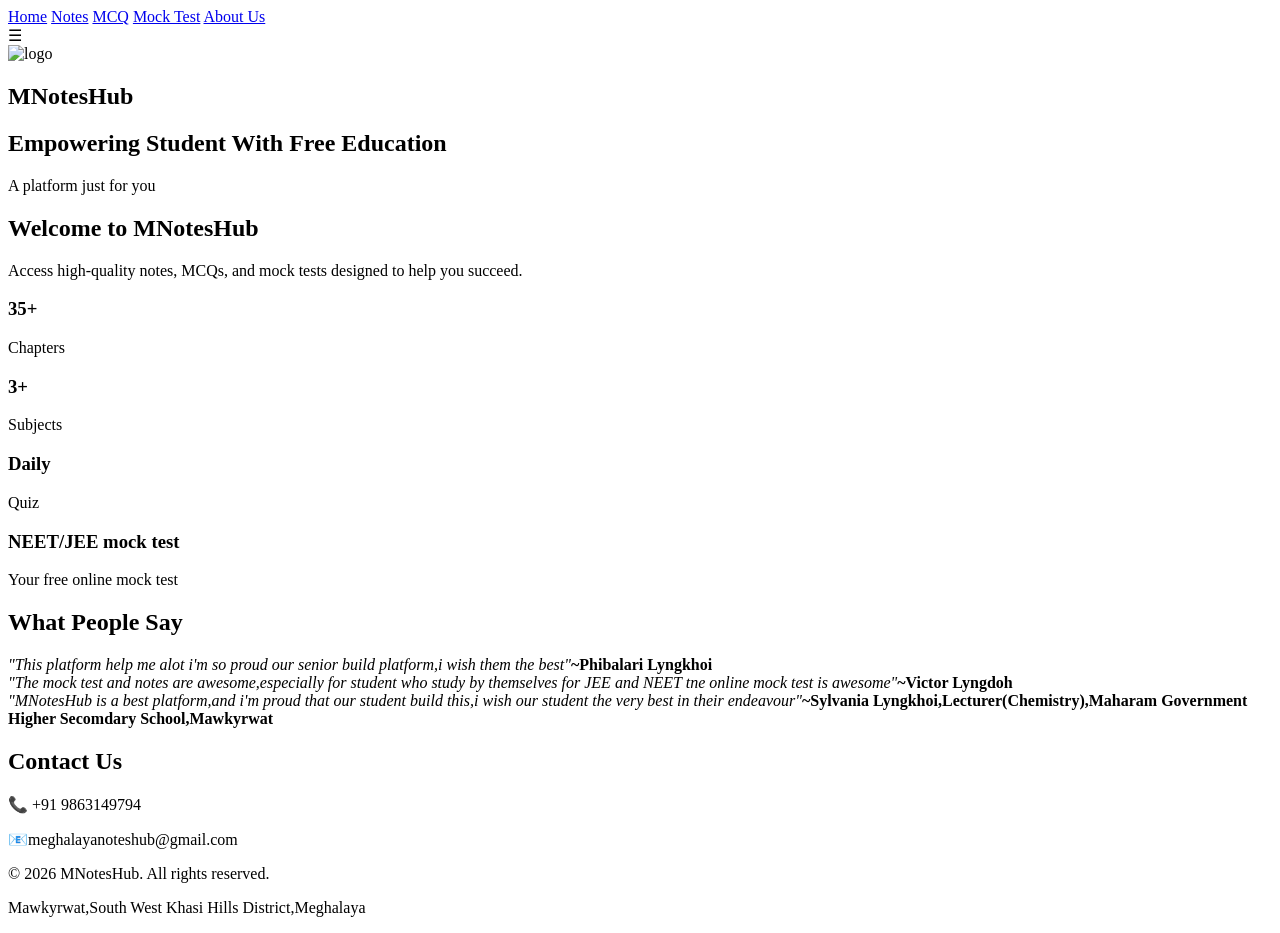
==== index.html @ bd03ecf1 "Add files via upload" ====
<meta name='viewport' content='width=device-width, initial-scale=1'/><!DOCTYPE html>
<html lang="en">
<head>
<meta charset="UTF-8">
<meta name="viewport" content="width=device-width, initial-scale=1.0">
<title>MNotesHub</title>

<link rel="stylesheet" href="style.css">
</head>

<body>

<!-- Sidebar -->
<div id="sidebar" class="sidebar">
    <a href="index.html">Home</a>
    <a href="notes.html">Notes</a>
    <a href="mcq.html">MCQ</a>
    <a href="mock.html">Mock Test</a>
    <a href="about.html">About Us</a>
</div>

<!-- Navbar -->
<div class="navbar">
    <div class="hamburger" onclick="toggleMenu()">☰</div>

    <div class="logo">
        <img src="logo.png" alt="logo">
        <h2>MNotesHub</h2>
    </div>
</div>

<!-- Hero -->
<section class="hero">
    <h1>Empowering Student With Free Education</h1>
    <p>A platform just for you </p>
</section>

<!-- Welcome -->
<section class="section">
    <h2>Welcome to MNotesHub</h2>
    <p>Access high-quality notes, MCQs, and mock tests designed to help you succeed.</p>
</section>

<!-- Features -->
<section class="section box-container">
    <div class="box">
        <h3>35+</h3>
        <p>Chapters</p>
    </div>
    <div class="box">
        <h3>3+</h3>
        <p>Subjects</p>
    </div>
    <div class="box">
        <h3>Daily</h3>
        <p>Quiz</p>
    </div>
    <div class="box">
        <h3>NEET/JEE mock test</h3>
        <p>Your free online mock test</p>
    </div>
</section>

<!-- Testimonials -->
<section class="section">
    <h2>What People Say</h2>
    <div class="testimonials">
        <div class="box"><i>"This platform help me alot i'm so proud our senior build platform,i wish them the best"</i><b>~Phibalari Lyngkhoi</b></div>
        <div class="box"><i>"The mock test and notes are awesome,especially for student who study by themselves for JEE and NEET tne online mock test is awesome"</i><b>~Victor Lyngdoh</b></div>    
        <div class="box"><i>"MNotesHub is a best platform,and i'm proud that our student build this,i wish our student the very best in their endeavour"</i><b>~Sylvania Lyngkhoi,Lecturer(Chemistry),Maharam Government Higher Secomdary School,Mawkyrwat</b></div>
    </div>
</section>

<!-- Contact -->
<section class="section">
    <h2>Contact Us</h2>
    <p>📞 +91 9863149794</p>
    <p>📧meghalayanoteshub@gmail.com</p>
</section>

<!-- Footer -->
<footer class="footer">
    <p>© 2026 MNotesHub. All rights reserved.</p>
    <p>Mawkyrwat,South West Khasi Hills District,Meghalaya</p>
</footer>

<script>
function toggleMenu() {
    let sidebar = document.getElementById("sidebar");
    sidebar.style.left = (sidebar.style.left === "0px") ? "-260px" : "0px";
}
</script>

</body>
</html>
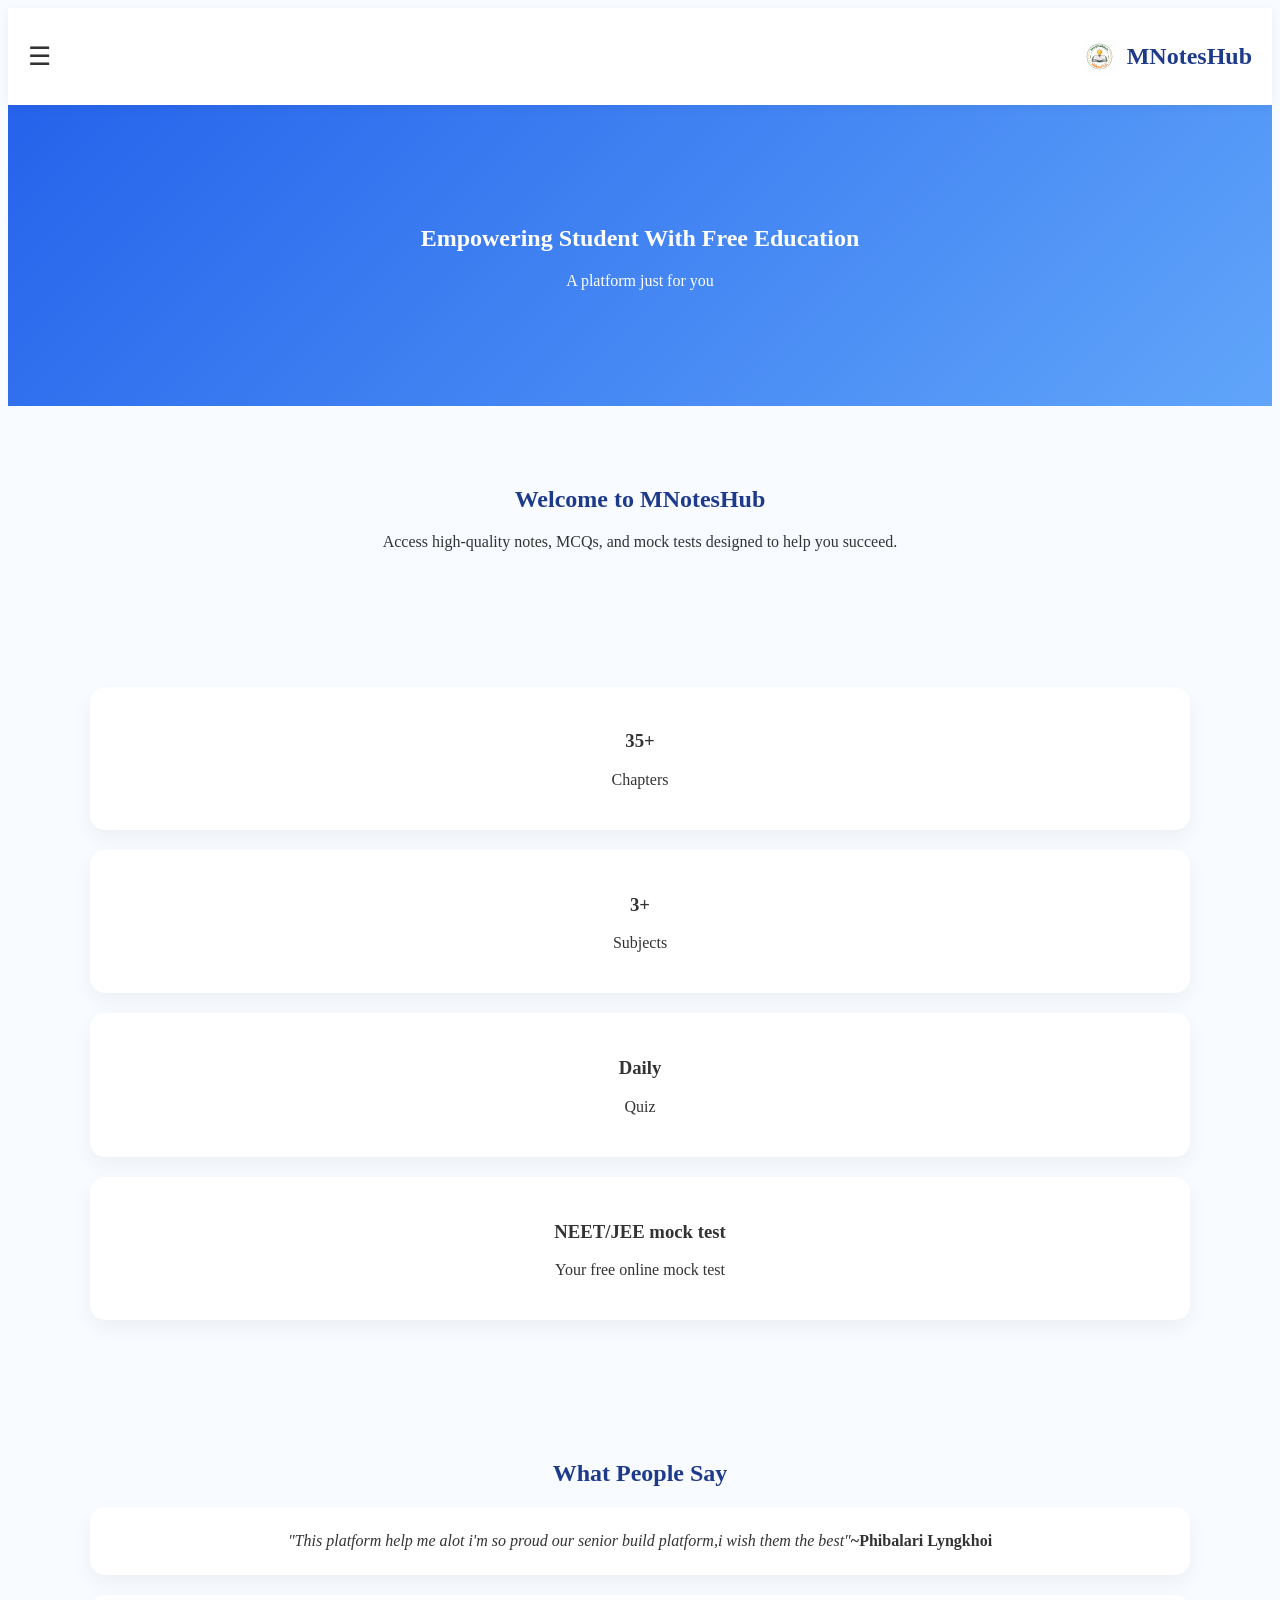
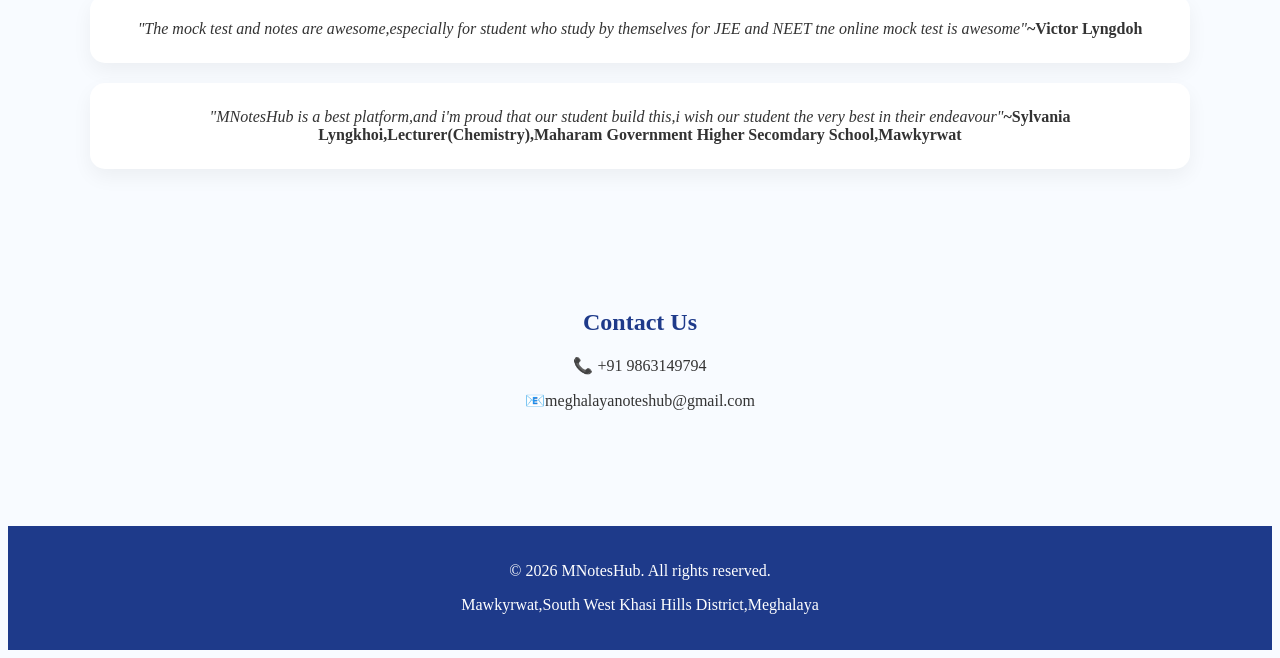
==== commit e0b50408: "Update sidebar links in index.html" ====
--- a/index.html
+++ b/index.html
@@ -13,10 +13,10 @@
 <!-- Sidebar -->
 <div id="sidebar" class="sidebar">
     <a href="index.html">Home</a>
-    <a href="notes.html">Notes</a>
-    <a href="mcq.html">MCQ</a>
-    <a href="mock.html">Mock Test</a>
+    <a href="notes.html">Learning</a>
     <a href="about.html">About Us</a>
+    <a href="#">Contact Us</a>
+    <a href="pricay.html">Privacy Policy</a>
 </div>
 
 <!-- Navbar -->
--- a/style.css
+++ b/style.css
@@ -0,0 +1,321 @@
+<meta name='viewport' content='width=device-width, initial-scale=1'/><style>/* RESET */
+* {
+    margin: 0;
+    padding: 0;
+    box-sizing: border-box;
+    font-family: "Segoe UI", sans-serif;
+}
+
+body {
+    background: #f8fbff;
+    color: #333;
+    transition: 0.3s;
+}
+
+/* NAVBAR */
+.navbar {
+    display: flex;
+    justify-content: space-between;
+    align-items: center;
+    padding: 15px 20px;
+    background: white;
+    box-shadow: 0 2px 10px rgba(0,0,0,0.05);
+    position: sticky;
+    top: 0;
+    z-index: 1000;
+    backdrop-filter: blur(10px);
+}
+
+.logo {
+    display: flex;
+    align-items: center;
+    gap: 10px;
+}
+
+.logo img {
+    height: 35px;
+}
+
+.logo h2 {
+    color: #1e3a8a;
+}
+
+.hamburger {
+    font-size: 26px;
+    cursor: pointer;
+}
+
+.nav-right button {
+    border: none;
+    background: #e2e8f0;
+    padding: 8px 12px;
+    border-radius: 8px;
+    cursor: pointer;
+}
+
+/* SIDEBAR */
+.sidebar {
+    position: fixed;
+    left: -260px;
+    top: 0;
+    width: 260px;
+    height: 100%;
+    background: #1e3a8a;
+    padding-top: 70px;
+    transition: 0.3s;
+}
+
+.sidebar a {
+    display: block;
+    padding: 15px 25px;
+    color: white;
+    text-decoration: none;
+}
+
+.sidebar a:hover {
+    background: #2563eb;
+}
+
+/* HERO */
+.hero {
+    text-align: center;
+    padding: 100px 20px;
+    background: linear-gradient(135deg, #2563eb, #60a5fa);
+    color: white;
+}
+
+/* SECTION */
+.section {
+    padding: 60px 20px;
+    text-align: center;
+    max-width: 1100px;
+    margin: auto;
+}
+
+.section h2 {
+    margin-bottom: 20px;
+    color: #1e3a8a;
+}
+
+/* GRID */
+.box-container,
+.subjects,
+.features,
+.testimonials {
+    display: grid;
+    gap: 20px;
+}
+
+.subjects {
+    grid-template-columns: repeat(auto-fit, minmax(250px, 1fr));
+}
+
+/* CARDS */
+.box,
+.card {
+    background: white;
+    padding: 25px;
+    border-radius: 15px;
+    box-shadow: 0 8px 20px rgba(0,0,0,0.05);
+    transition: 0.3s;
+}
+
+.card {
+    color: white;
+}
+
+.box:hover,
+.card:hover {
+    transform: translateY(-6px) scale(1.02);
+}
+
+/* SUBJECT COLORS */
+.physics { background: linear-gradient(135deg, #3b82f6, #60a5fa); }
+.chemistry { background: linear-gradient(135deg, #10b981, #34d399); }
+.biology { background: linear-gradient(135deg, #ef4444, #f87171); }
+
+/* MOCK COLORS */
+.jee { background: linear-gradient(135deg, #6366f1, #818cf8); }
+.neet { background: linear-gradient(135deg, #f59e0b, #fbbf24); }
+
+/* HEADER (Notes/MCQ pages) */
+.header {
+    text-align: center;
+    padding: 50px 20px;
+}
+
+.header h1 {
+    color: #1e3a8a;
+}
+
+/* ========================= */
+/* MCQ + MOCK TEST SECTION */
+/* ========================= */
+
+.unit {
+    background: white;
+    margin: 20px auto;
+    max-width: 800px;
+    border-radius: 12px;
+    box-shadow: 0 5px 15px rgba(0,0,0,0.08);
+    overflow: hidden;
+}
+
+.unit-header {
+    padding: 15px;
+    background: linear-gradient(135deg,#007BFF,#0056b3);
+    color: white;
+    font-weight: bold;
+    cursor: pointer;
+}
+
+.unit-content {
+    display: none;
+    padding: 15px;
+}
+
+/* QUESTION */
+.question {
+    margin-bottom: 15px;
+    padding: 12px;
+    background: #f8fbff;
+    border-radius: 8px;
+}
+
+.options label {
+    display: block;
+    margin: 5px 0;
+    cursor: pointer;
+}
+
+/* BUTTON */
+button {
+    padding: 8px 15px;
+    border: none;
+    background: #2563eb;
+    color: white;
+    border-radius: 6px;
+    cursor: pointer;
+}
+
+button:hover {
+    background: #1d4ed8;
+}
+
+.score {
+    margin-top: 10px;
+    font-weight: bold;
+}
+
+/* SEARCH */
+.search-box {
+    text-align: center;
+    margin: 20px;
+}
+
+.search-box input {
+    width: 100%;
+    max-width: 400px;
+    padding: 10px 15px;
+    border-radius: 20px;
+    border: 1px solid #ccc;
+    outline: none;
+}
+
+.search-box input:focus {
+    border-color: #2563eb;
+}
+
+/* ========================= */
+/* NOTES PAGE STRUCTURE */
+/* ========================= */
+
+.chapter {
+    max-width: 800px;
+    margin: 20px auto;
+    background: white;
+    padding: 20px;
+    border-radius: 12px;
+    box-shadow: 0 5px 15px rgba(0,0,0,0.05);
+}
+
+.chapter h3 {
+    color: #1e3a8a;
+}
+
+.subtopic {
+    margin-top: 10px;
+    padding-left: 10px;
+    border-left: 3px solid #2563eb;
+}
+
+.content {
+    margin-top: 5px;
+    color: #555;
+}
+
+/* FOOTER */
+.footer {
+    background: #1e3a8a;
+    color: white;
+    text-align: center;
+    padding: 20px;
+    margin-top: 40px;
+}
+
+/* ========================= */
+/* DARK MODE */
+/* ========================= */
+
+body.dark {
+    background: #0f172a;
+    color: #e2e8f0;
+}
+
+body.dark .navbar,
+body.dark .sidebar,
+body.dark .unit,
+body.dark .chapter,
+body.dark .box {
+    background: #1e293b;
+}
+
+body.dark .question {
+    background: #334155;
+}
+
+body.dark .footer {
+    background: #020617;
+}
+
+body.dark input {
+    background: #1e293b;
+    color: white;
+    border: 1px solid #444;
+}
+/* Founder Section Fix */
+.founder-card {
+    text-align: center;
+    max-width: 250px;
+    margin: auto;
+}
+
+/* IMAGE FIX */
+.founder-card img {
+    width: 120px;
+    height: 120px;
+    border-radius: 50%;
+    object-fit: cover;
+    display: block;
+    margin: 0 auto 10px auto;
+}
+
+/* Text spacing */
+.founder-card h3 {
+    margin: 5px 0;
+}
+
+.founder-card p {
+    font-size: 14px;
+    color: #555;
+}</style>
